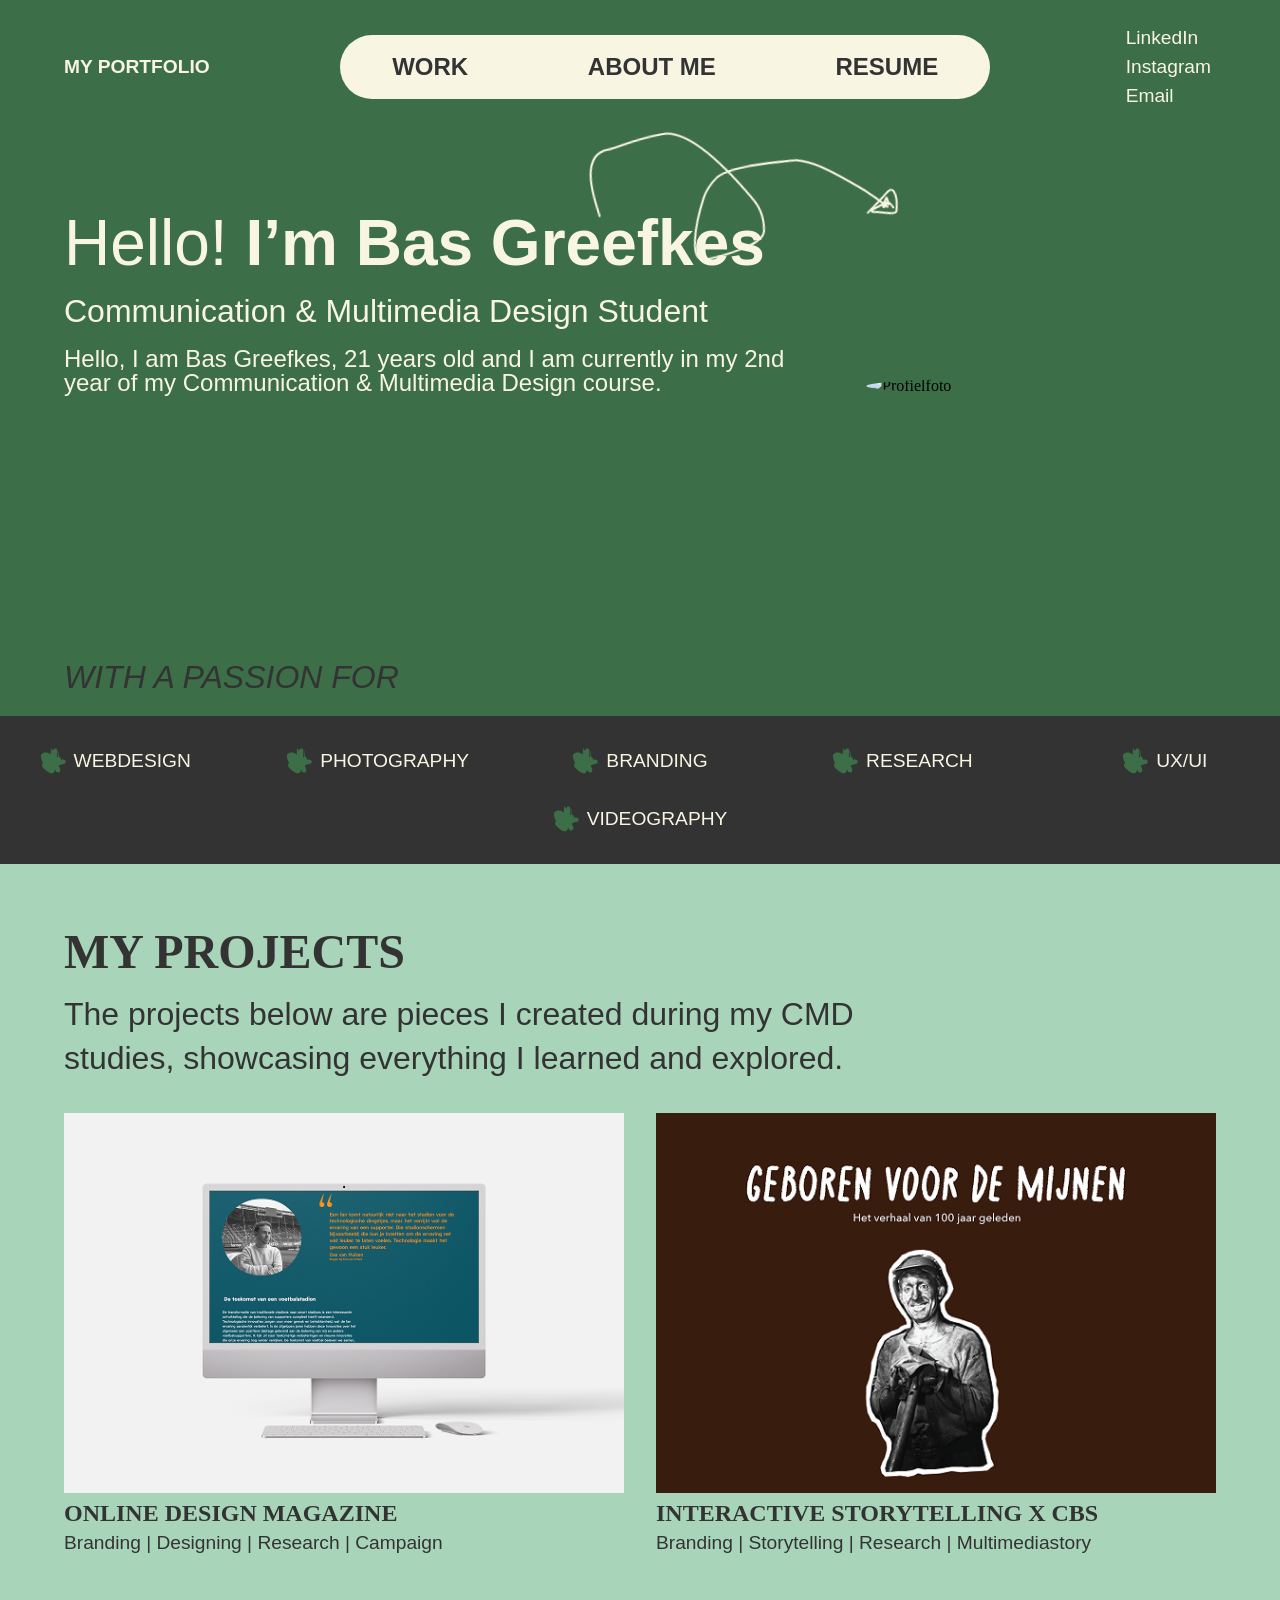
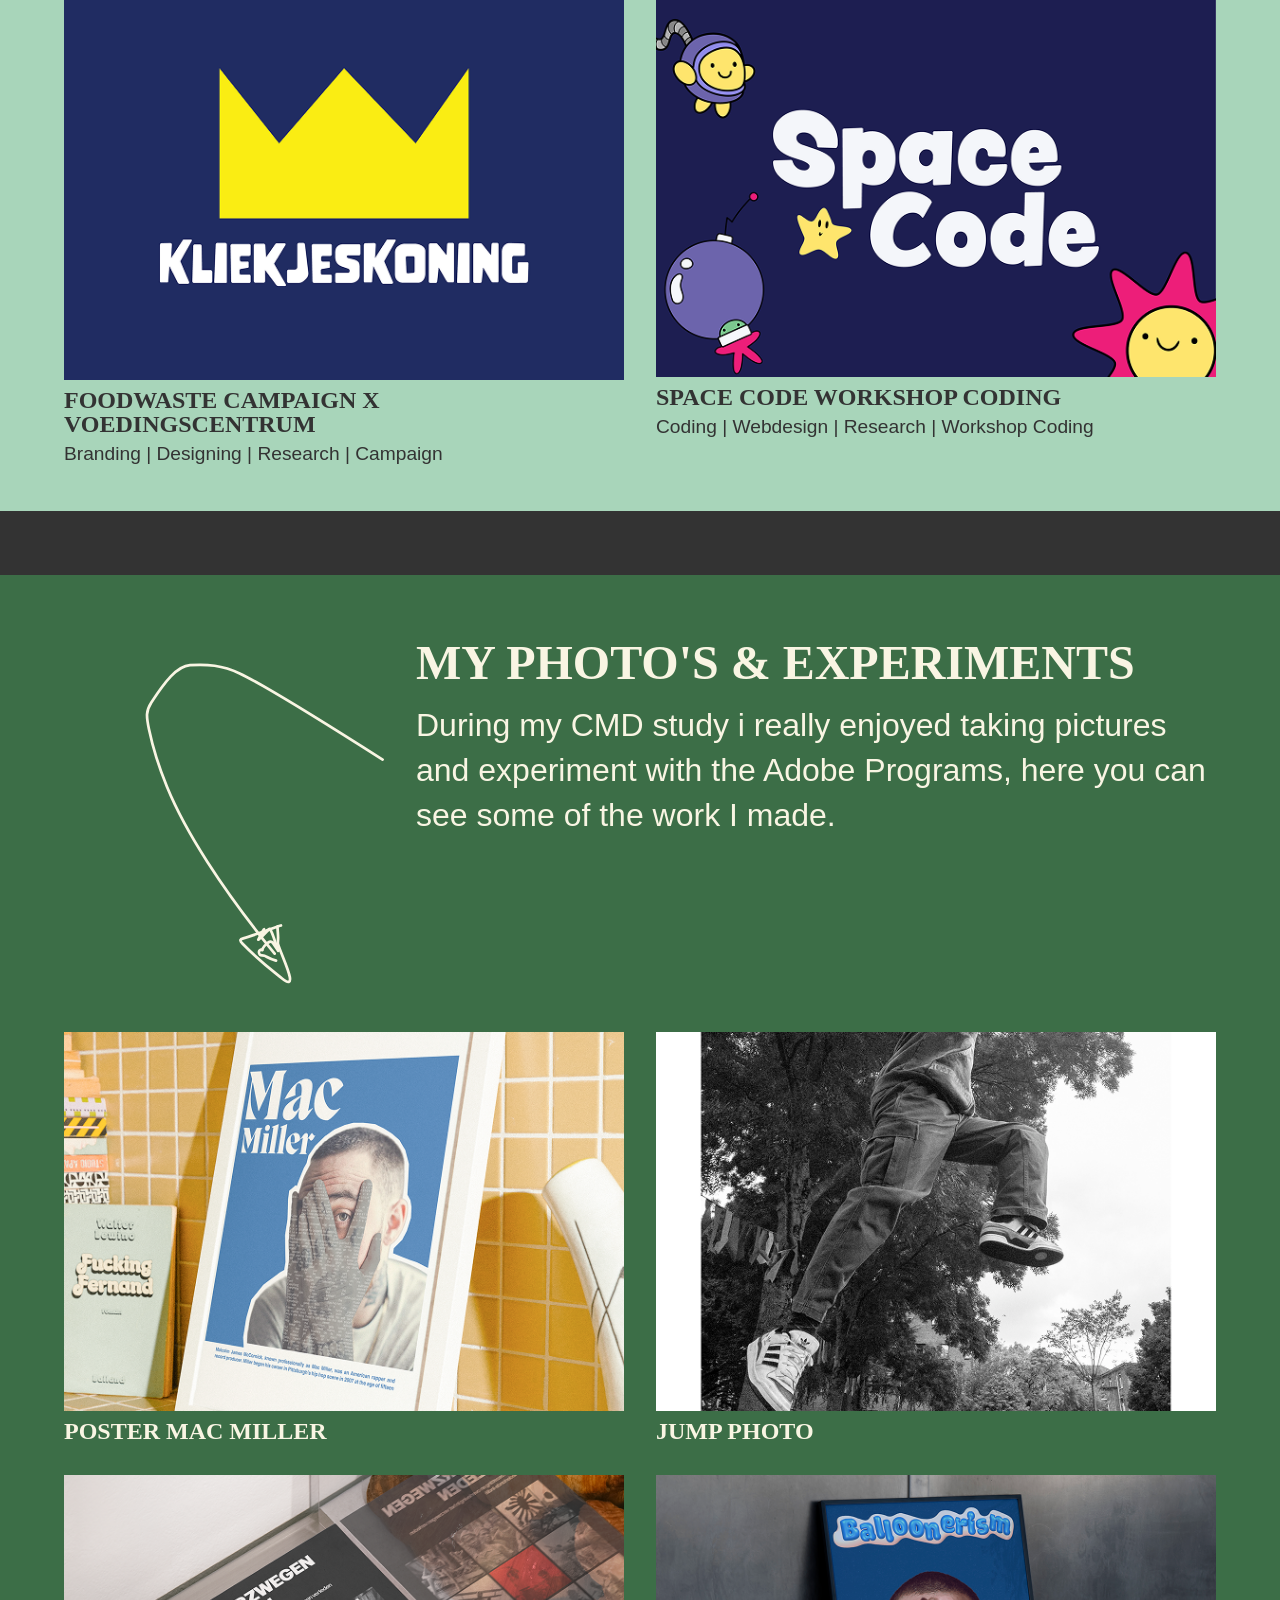
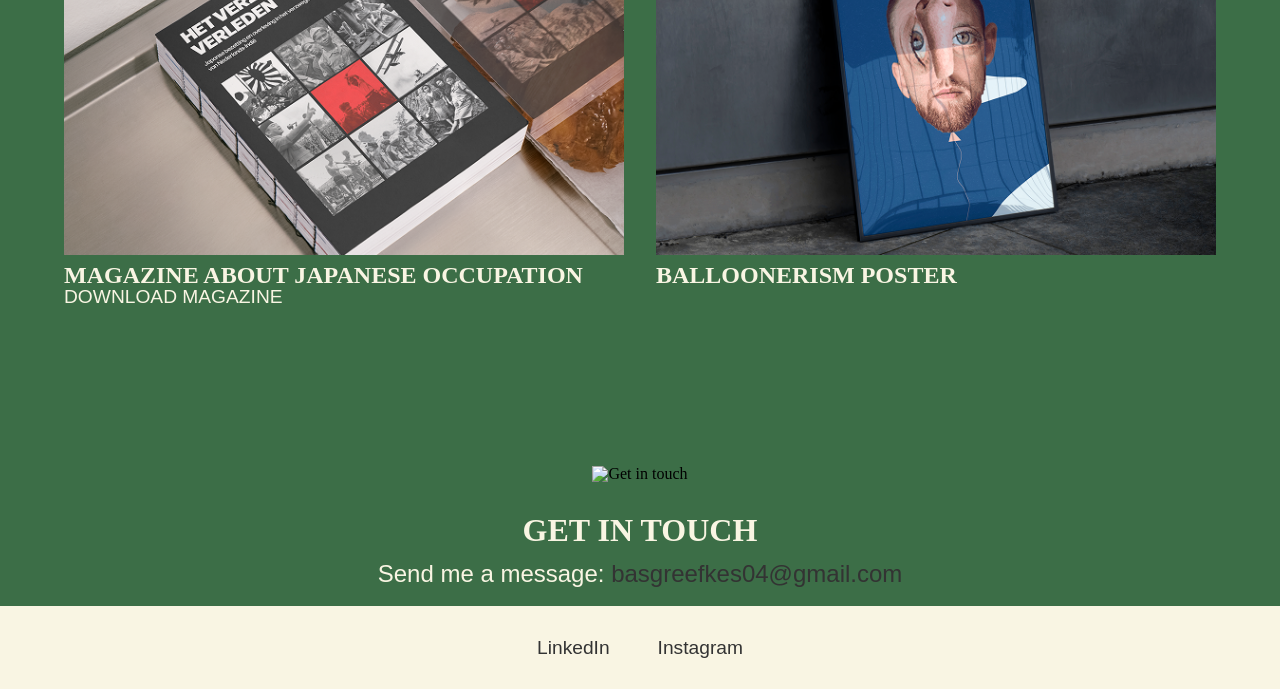
==== index.html @ 5a777dd5 "Add files via upload" ====
<!DOCTYPE html>
<html lang="en">

<head>
    <meta charset="UTF-8">
    <meta name="viewport" content="width=device-width, initial-scale=1.0">
    <title>Portfolio Bas Greefkes</title>
    <link rel="stylesheet" href="css/reset.css">
    <link rel="stylesheet" href="css/style.css">
    <link
        href="https://api.fontshare.com/v2/css?f[]=general-sans@200,201,300,301,400,401,500,501,600,601,700,701,1,2&display=swap"
        rel="stylesheet">


</head>

<body>

    <header>



        <nav>

            <div class="sidebar">
                <div class="menu-item" onclick="hideSidebar()">
                    <img class="menu" src="img/kruisje2.svg" alt="sluit sidebar">
                </div>


                <div class="nav-links">
                    <a href="#projects">WORK</a>
                    <a href="aboutme.html">ABOUT ME</a>
                    <a href="img/BasGreefkes-CV-2026.pdf" download>RESUME</a>
                </div>
                <div class="socials">
                    <a href="https://www.linkedin.com/in/basgreefkes/">LINKEDIN</a>
                    <a href="https://www.instagram.com/basgreefkes/">INSTAGRAM</a>
                    <a href="mailto:basgreefkes@gmail.com">EMAIL</a>
                </div>
            </div>


            <div class="menu-item" onclick="showSidebar()">
                <img class="menu" src="img/menu.svg" alt="Menu">
            </div>
            <div class="myportfolio">
                <a href="#">MY PORTFOLIO</a>
            </div>

            <div class="nav-links">
                <a href="#projects">WORK</a>
                <a href="aboutme.html">ABOUT ME
                </a>
                <a href="img/BasGreefkes-CV-2026.pdf" download>RESUME</a>
            </div>
            <div class="socials">
                <a href="https://www.linkedin.com/in/basgreefkes/">LinkedIn</a>
                <a href="https://www.instagram.com/basgreefkes/">Instagram</a>
                <a href="mailto:basgreefkes@gmail.com">Email</a>
            </div>


        </nav>
    </header>

    <main>

        <div class="hero-container">
            <div class="hero-text">
                <h1>Hello! <span class="highlight">I’m Bas Greefkes</span></h1>
                <p class="short-des">Communication & Multimedia Design Student</p>
                <p class="intro-des">Hello, I am Bas Greefkes, 21 years old and I am currently in my 2nd year of my
                    Communication &
                    Multimedia Design course. </p>
            </div>
            <div class="hero-image-container">
                <img class="hero-image" src="img/fotobas.svg" alt="Profielfoto">
                <img class="pijltje" src="img/pijltje.svg" alt="Pijltje">
            </div>

        </div>


        </div>

        </div>

        <h2>WITH A PASSION FOR</h2>

    </main>


    <div class="passion-container">
        <div class="passion-item">
            <img class="kriebel" src="img/kriebel.svg" alt="Kriebel">
            <p>WEBDESIGN</p>
        </div>
        <div class="passion-item">
            <img class="kriebel" src="img/kriebel.svg" alt="Kriebel">
            <p>PHOTOGRAPHY</p>
        </div>
        <div class="passion-item">
            <img class="kriebel" src="img/kriebel.svg" alt="Kriebel">
            <p>BRANDING</p>
        </div>
        <div class="passion-item">
            <img class="kriebel" src="img/kriebel.svg" alt="Kriebel">
            <p>RESEARCH</p>
        </div>
        <div class="passion-item">
            <img class="kriebel" src="img/kriebel.svg" alt="Kriebel">
            <p>UX/UI</p>
        </div>
        <div class="passion-item">
            <img class="kriebel" src="img/kriebel.svg" alt="Kriebel">
            <p>VIDEOGRAPHY</p>

        </div>
    </div>

    <div class="projects-bg">
        <div class="my-projects" id="projects">
            <h3>MY PROJECTS</h3>
            <p class="project-desc">The projects below are pieces I created during my CMD
                studies, showcasing everything I learned and explored.</p>
            <div class="projects-container">
                <a href="tdp.html">
                    <div class="project-item">
                        <img src="img/tdp.png" alt="Project 1">
                        <h4>ONLINE DESIGN MAGAZINE</h4>
                        <p class="project-info">Branding | Designing | Research | Campaign</p>
                    </div>
                </a>
                <a href="geboren-voor-de-mijnen.html">
                    <div class="project-item">
                        <img src="img/mijnen.png" alt="Project 2">
                        <h4>INTERACTIVE STORYTELLING X CBS</h4>
                        <p class="project-info">Branding | Storytelling | Research | Multimediastory</p>
                    </div>
                </a>
                <a href="kliekjeskoning.html">
                    <div class="project-item">
                        <img src="img/kliekjeskoning.png" alt="Project 3">
                        <h4>FOODWASTE CAMPAIGN X VOEDINGSCENTRUM</h4>
                        <p class="project-info">Branding | Designing | Research | Campaign</p>
                    </div>
                </a>
                <a href="spacecode.html">
                    <div class="project-item">
                        <img src="img/spacecode.png" alt="Project 4">
                        <h4>SPACE CODE WORKSHOP CODING</h4>
                        <p class="project-info">Coding | Webdesign | Research | Workshop Coding</p>



                    </div>
                </a>

            </div>
        </div>
    </div>


    <div class="breakline"></div>
    <main>
        <div class="experiments">
            <div class="pijltje-exp">
                <img class="pijltje2" src="img/pijltje2.svg" alt="Pijltje">
            </div>
            <div class="text-exp">
                <h5>MY PHOTO'S & EXPERIMENTS</h5>
                <p class="experiment-desc">During my CMD study i really enjoyed taking pictures and experiment
                    with the
                    Adobe Programs, here you can see some of the work I made.</p>
            </div>

        </div>


        <div class="projects-container">

            <div class="project-item">
                <img src="img/macmiller.png" alt="Project 1">
                <h4 class="white-text">POSTER MAC MILLER</h4>
            </div>



            <div class="project-item">
                <img src="img/jumpi.png" alt="Project 2">
                <h4 class="white-text">JUMP PHOTO</h4>

            </div>



            <div class="project-item">
                <img src="img/magazine-indie.png" alt="Project 3">
                <h4 class="white-text">MAGAZINE ABOUT JAPANESE OCCUPATION </h4>
                <a href="img/NED-INDIE2.pdf" class="project-info-white" download>DOWNLOAD MAGAZINE</a>
            </div>

            <div class="project-item">
                <img src="img/balloonerism.png" alt="Project 4">
                <h4 class="white-text">BALLOONERISM POSTER</h4>
              



            </div>



    </main>

    <footer>
        <div class="getintouch">
            <img class="img-footer" src="img/fotobas.svg" alt="Get in touch">
            <div class="contact-info">
                <h6>GET IN TOUCH</h6>
                <p class="text-touch">
                    Send me a message:
                    <a href="mailto:basgreefkes04@gmail.com" class="email-link">basgreefkes04@gmail.com</a>
                </p>

            </div>



        </div>

        <div class="socials-footer">
            <a href="#linkedin">LinkedIn</a>
            <a href="#instagram">Instagram</a>
        </div>
    </footer>






</body>

<script src="js/script.js"></script>

</html>
---- css/style.css ----
/* Reusable fade-in-up animation for text */
.fade-in-up {
    opacity: 0;
    transform: translateY(40px);
    animation: hero-fade-in-up 1.8s cubic-bezier(0.23, 1, 0.32, 1) 0.2s forwards;
}

/* Reusable fade-in-up animation for images */
.fade-in-img {
    opacity: 0;
    transform: translateY(40px) scale(0.97);
    animation: hero-fade-in-up-img 2s cubic-bezier(0.23, 1, 0.32, 1) 0.4s forwards;
}

@keyframes hero-fade-in-up-img {
    0% {
        opacity: 0;
        transform: translateY(40px) scale(0.97);
    }
    100% {
        opacity: 1;
        transform: translateY(0) scale(1);
    }
}
/* Animation for kruisje3 (close icon) */
.kruisje {
    transition: transform 0.3s cubic-bezier(0.23, 1, 0.32, 1);
    cursor: pointer;
}
.kruisje:hover {
    transform: rotate(20deg) scale(1.1);
}
/* Eric Meyer compressed reset css */
a,
abbr,
acronym,
address,
applet,
article,
aside,
audio,
b,
big,
blockquote,
body,
canvas,
caption,
center,
cite,
code,
dd,
del,
details,
dfn,
div,
dl,
dt,
em,
embed,
fieldset,
figcaption,
figure,
footer,
form,
h1,
h2,
h3,
h4,
h5,
h6,
header,
hgroup,
html,
i,
iframe,
img,
ins,
kbd,
label,
legend,
li,
mark,
menu,
nav,
object,
ol,
output,
p,
pre,
q,
ruby,
s,
samp,
section,
small,
span,
strike,
strong,
sub,
summary,
sup,
table,
tbody,
td,
tfoot,
th,
thead,
time,
tr,
tt,
u,
ul,
var,
video {
    margin: 0;
    padding: 0;
    border: 0;
    font-size: 100%;
    font: inherit;
    vertical-align: baseline
}

article,
aside,
details,
figcaption,
figure,
footer,
header,
hgroup,
menu,
nav,
section {
    display: block
}

body {
    line-height: 1
}

ol,
ul {
    list-style: none
}

blockquote,
q {
    quotes: none
}

blockquote:after,
blockquote:before,
q:after,
q:before {
    content: '';
    content: none
}

table {
    border-collapse: collapse;
    border-spacing: 0
}

*,
::before,
::after {
    box-sizing: border-box;
}

body {
    background-color: #3C6E47;

}

img {
    max-width: 100%;
    display: block;
}

header {
    margin-inline: 5%;
}

nav {
    display: flex;
    justify-content: space-between;
    align-items: center;
    margin-top: 2%;
    margin-bottom: 5%;


}

main {
    margin-inline: 5%;
}

html {
    scroll-behavior: smooth;
}



.main-nav a {
    padding: 10px;
    font-size: 1.2rem;
    font-weight: 500;

    text-decoration: none;
}

.menu-item {
    display: none;
    color: black;

}

.menu {
    color: #333333;

}


.myportfolio a {
    font-family: 'General Sans', sans-serif;
    font-weight: 700;
    font-size: 1.2rem;
    color: #F9F5E3;
    text-align: center;
    min-width: 220px;
    text-decoration: none;
}

.myportfolio a:hover {
    color: #333333;
    transition: all 0.3s ease-in-out;
}

.nav-links {
    background: #F9F5E3;

    border-radius: 50px;
    padding: 10px 32px;
    text-align: center;
    max-width: 650px;
    width: 100%;

    display: flex;
    justify-content: space-between;
    align-items: center;
}

.menu {
    height: 30px;
    color: #333333;
}

.nav-links a {
    font-family: 'General Sans', sans-serif;
    font-weight: 700;
    font-size: 1.5rem;
    color: #333333;

    text-decoration: none;
    padding: 10px 20px;
}

.nav-links a:hover {
    color: #3C6E47;

    transition: all 0.3s ease-in-out;

}

.socials {
    display: flex;
    flex-direction: column;



}

.socials a {

    font-family: 'General Sans', sans-serif;
    font-weight: 700;
    font-size: 1.5rem;


    padding: 5px;
    font-size: 1.2rem;
    font-weight: 500;
    text-decoration: none;
    color: #F9F5E3;
}

.socials a:hover {
    color: #333333;
    transition: all 0.3s ease-in-out;
}


.sidebar {
    position: fixed;
    top: 0;
    left: 0;
    width: 100%;
    height: 100%;
    background-color: #F9F5E3;
    padding: 20px;
    display: flex;
    flex-direction: column;
    align-items: center;
    z-index: 999;

    display: none;
}




.hero-container {
    display: flex;


    margin-top: 100px;
    justify-content: space-between;

    margin-bottom: 100px;
    ;



}

.hero-text {
    max-width: 750px;
    opacity: 0;
    transform: translateY(40px);
    animation: hero-fade-in-up 2s cubic-bezier(0.23, 1, 0.32, 1) 0.2s forwards;
}

@keyframes hero-fade-in-up {
    0% {
        opacity: 0;
        transform: translateY(40px);
    }
    100% {
        opacity: 1;
        transform: translateY(0);
    }
}

h1 {
    font-family: 'General Sans', sans-serif;
    font-weight: 400;
    font-size: clamp(2rem, 7vw, 4rem);
    color: #F9F5E3;
    margin-bottom: 20px;
    animation: anime 4s ease-in-out;
}

.highlight {
    font-family: 'General Sans', sans-serif;
    font-weight: 700;
    font-size: clamp(2rem, 7vw, 4rem);


}

.short-des {
    font-family: 'General Sans', sans-serif;
    font-weight: 500;
    font-size: clamp(1.2rem, 5vw, 2rem);
    color: #F9F5E3;
    margin-bottom: 20px;
}

.intro-des {
    font-family: 'General Sans', sans-serif;
    font-weight: 400;
    font-size: clamp(1rem, 4vw, 1.5rem);
    color: #F9F5E3;
    margin-bottom: 20px;
}

.hero-image-container {
    position: relative;
    display: flex;
    justify-content: center;
    align-items: center;
    width: 350px;
    /* of een percentage, bv. 30vw */
    height: 350px;
    /* zelfde als breedte voor een vierkant */


}

.hero-image {
    width: 100%;
    height: auto;
    border-radius: 50%;
    display: block;

}

.pijltje {
    position: absolute;
    left: -78%;
    top: -26%;
    max-width: 300px;
    width: 100%;
    transform: rotate(-10deg);
    pointer-events: none;
}

@media (max-width: 1200px) {

    .menu-item {
        display: block;
        height: 20px;
        color: #333333;


    }

    .nav-links {
        display: none;


    }

    .sidebar {
        width: 40%;
        /*40% van schermbreedte*/
    }

    .sidebar .nav-links {
        display: flex;
        flex-direction: column;
        align-items: center;
        background: none;
    }

    .sidebar .socials a {
        /*toont de socials in de sidebar*/
        display: flex;
        flex-direction: column;
        align-items: center;

        color: #333333;
    }

    .sidebar .socials a:hover {
        color: #3C6E47;
        transition: all 0.3s ease-in-out;
    }

    .myportfolio a {
        font-size: 1.5rem;
        background-color: #F9F5E3;
        color: #333333;
        border-radius: 50px;
        padding: 0.5rem 1rem;


    }



    .pijltje {
        position: absolute;
        left: -3%;
        top: 10%;
        max-width: 300px;
        width: 100%;
        transform: scaleY(-1) rotate(-39deg);
        pointer-events: none;
    }

    .hero-container {
        flex-direction: column;
        align-items: center;
    }

    .hero-text {
        text-align: center;
    }

    .hero-image-container {
        width: 100%;
        height: auto;
        margin-bottom: 50px;
    }

    .hero-image {
        width: 100%;
        max-width: 250px;
        height: auto;

    }
}

@media (max-width: 800px) {

    .pijltje {
        position: absolute;
        left: -10%;
        top: 10%;
        max-width: 300px;
        width: 100%;
        transform: scaleY(-1) rotate(-39deg);
        pointer-events: none;

        max-width: 150px;
        width: 100%;
    }

    .sidebar .socials {
        display: none;
    }



}

.menu {
  color: #333333;
  transition: color 0.2s;
}
.menu-item:hover .menu {
  color: #3C6E47;
}

/* Animation for kruisje (close icon) in sidebar */
.sidebar .menu-item img.menu {
    transition: transform 0.3s cubic-bezier(0.23, 1, 0.32, 1);
    cursor: pointer;
}
.sidebar .menu-item:hover img.menu {
    transform: rotate(20deg) scale(1.1);
}




@media (max-width: 500px) {

    .myportfolio {
        margin: 0 auto;
        margin-top: 20px;

    }

    .hero-text h1 {
        font-size: 2rem;
    }

    .hero-text .highlight {
        font-size: 2rem;
    }

    .hero-text .short-des {
        font-size: 1.5rem;
    }

    .hero-text .intro-des {
        font-size: 1.2rem;
    }

    .hero-image-container {
        width: 100%;
        height: auto;
        margin-bottom: 30px;
    }

    .hero-image {
        width: 100%;
        max-width: 200px;
        height: auto;
    }

    .socials {
        display: none;

    }


}



h2 {
    font-family: 'General Sans', sans-serif;
    font-weight: 500;
    font-style: italic;
    font-size: 2rem;
    color: #333333;
    margin-bottom: 2%;

}

.passion-container {
    display: flex;
    flex-wrap: wrap;
    gap: 2rem;
    background-color: #333333;
    padding: 2rem 0;
    width: 100%;
    position: relative;
    left: 50%;
    right: 50%;
    transform: translateX(-50%);
    justify-content: center;
    overflow: hidden;
    /* Zorgt voor symmetrie */
}



.passion-item {
    flex: 1 1 200px;
    /* Elk item neemt evenveel ruimte, minimaal 200px breed */
    max-width: 250px;
    /* Optioneel: maximale breedte */
    display: flex;
    align-items: center;
    justify-content: center;
    gap: 0.5rem;

}

.passion-item p {
    font-family: 'General Sans', sans-serif;
    font-weight: 500;
    font-size: clamp(1rem, 3vw, 1.2rem);
    color: #F9F5E3;
    margin-bottom: 0;
}




.container-work {
    background-color: #A8D5BA;
    padding-top: 10%;
    padding-inline: 5%;
    padding-bottom: 10%;

}




.text-arrow {
    display: flex;
    align-items: center;
    margin-bottom: 20px;
}

.arrow {
    width: 250px;
    height: auto;
    margin-left: 10px;
}

.work-des {
    font-family: 'General Sans', sans-serif;
    font-weight: 400;
    font-size: clamp(1.1rem, 4vw, 1.5rem);
    line-height: 1.6;
    color: #333333;
    max-width: 900px;
    margin-bottom: 20px;

}


.link {
    font-family: 'General Sans', sans-serif;
    font-weight: 500;
    font-size: 1.2rem;
    color: #F9F5E3;
    text-decoration: none;
    display: inline-block;
    margin-top: 10px;
    margin: 0 auto;

    a {
        color: #F9F5E3;
        text-decoration: none;
    }

}





h3 {
    color: #333333;
    font-family: "General Sans";
    font-size: 3rem;
    font-style: normal;
    font-weight: 700;

    padding-top: 4rem  ;

}

.project-desc {
    font-family: 'General Sans', sans-serif;
    font-weight: 400;
    font-size: clamp(1.2rem, 4vw, 2rem);
    color: #333333;
    margin-top: 1rem;
    margin-bottom: 2rem;
    max-width: 800px;
    line-height: 140%;
}

h4 {
    color: #333333;
    font-family: "General Sans";
    font-style: normal;
    font-size: clamp(1.1rem, 4vw, 1.5rem);
    font-weight: 600;
    margin-top: 0.5rem;
}

.project-item img {
    width: 100%;
    max-width: 590px;
    object-fit: cover;
    display: block;

}

.project-info {
    font-family: 'General Sans', sans-serif;
    font-weight: 500;
    font-size: clamp(1rem, 3vw, 1.2rem);
    color: #333333;
    margin-top: 0.5rem;
    margin-bottom: 1rem;
}


.projects-container {
    display: grid;
    grid-template-columns: 1fr 1fr;
    justify-content: space-evenly;
    gap: 2rem;
}

.my-projects {
margin-inline: 5%;
}

.project-item {
    margin: 0 auto;
}

@media (max-width: 800px) {
    .projects-container {
        grid-template-columns: 1fr;
        justify-content: center;
    }

    .project-item {
        margin: 0 auto;
    }
}

a {
    color: inherit;
    text-decoration: none;
}

a:hover {
    transform: scale(1.03);
    transition: all 0.3s ease-in-out;

}

.breakline {
    width: 100%;
    height: 4rem;
    background-color: #333333;
    margin-bottom: 4rem;
}

.experiments {
    display: flex;
    justify-content: space-between;
    margin-bottom: 3rem;

}

@media (max-width: 1000px) {
    .pijltje-exp {
        display: none;


    }
}


.text-exp {
    max-width: 800px;
}

h5 {
    color: #F9F5E3;
    font-family: "General Sans";
    font-size: 3rem;
    font-style: normal;
    font-weight: 700;
}

.experiment-desc {
    font-family: 'General Sans', sans-serif;
    font-weight: 400;
    font-size: clamp(1.2rem, 5vw, 2rem);
    color: #F9F5E3;
    margin-top: 1rem;
    margin-bottom: 2rem;
    line-height: 140%;
}

.getintouch {
    display: flex;
    flex-direction: column;
    align-items: center;
    justify-content: center;
    gap: 2rem;
    margin-top: 10rem;
}

.projects-bg {
    background-color: #A8D5BA;
    padding-bottom: 2rem;



}

h6 {
    color: #F9F5E3;
    font-family: "General Sans";
    font-size: 2rem;
    font-style: normal;
    font-weight: 700;
    text-align: center;
    margin-bottom: 1rem;
}

.text-touch {
    font-family: 'General Sans', sans-serif;
    font-weight: 400;
    font-size: 1.5rem;
    color: #F9F5E3;
    margin-bottom: 20px;
    text-align: center;
}

.socials-footer {
    display: flex;
    gap: 3rem;
    background-color: #F9F5E3;
    padding: 2rem 3rem;
    justify-content: center;
    font-family: 'General Sans', sans-serif;
    font-weight: 500;
    font-size: clamp(1rem, 3vw, 1.2rem);
    color: #333333;
}

.socials-footer a {
    color: #333333;
    text-decoration: none;
}

.socials-footer a:hover {
    color: #3C6E47;
    transition: all 0.3s ease-in-out;
}

.email-link {
    color: #333333;
    text-decoration: none;
}

.email-link:hover {
    color: #F9F5E3;
    transition: all 0.3s ease-in-out;
}

.white-text {
    color: #F9F5E3;
}

.project-info-white {
    font-family: 'General Sans', sans-serif;
    font-weight: 500;
    font-size: 1.2rem;
    color: #F9F5E3;
    margin-top: 0,5rem;
    margin-bottom: 1rem;
}


@media (max-width: 550px) {
  h3 {
    font-size: 1.5rem;
  }
  h4 {
    font-size: 1.1rem;
  }
  h5 {
    font-size: 1.3rem;
  }
  .project-desc,
  .experiment-desc {
    font-size: 1rem;
  }
  .project-info, .project-info-white {
    font-size: 0.95rem;
  }
}
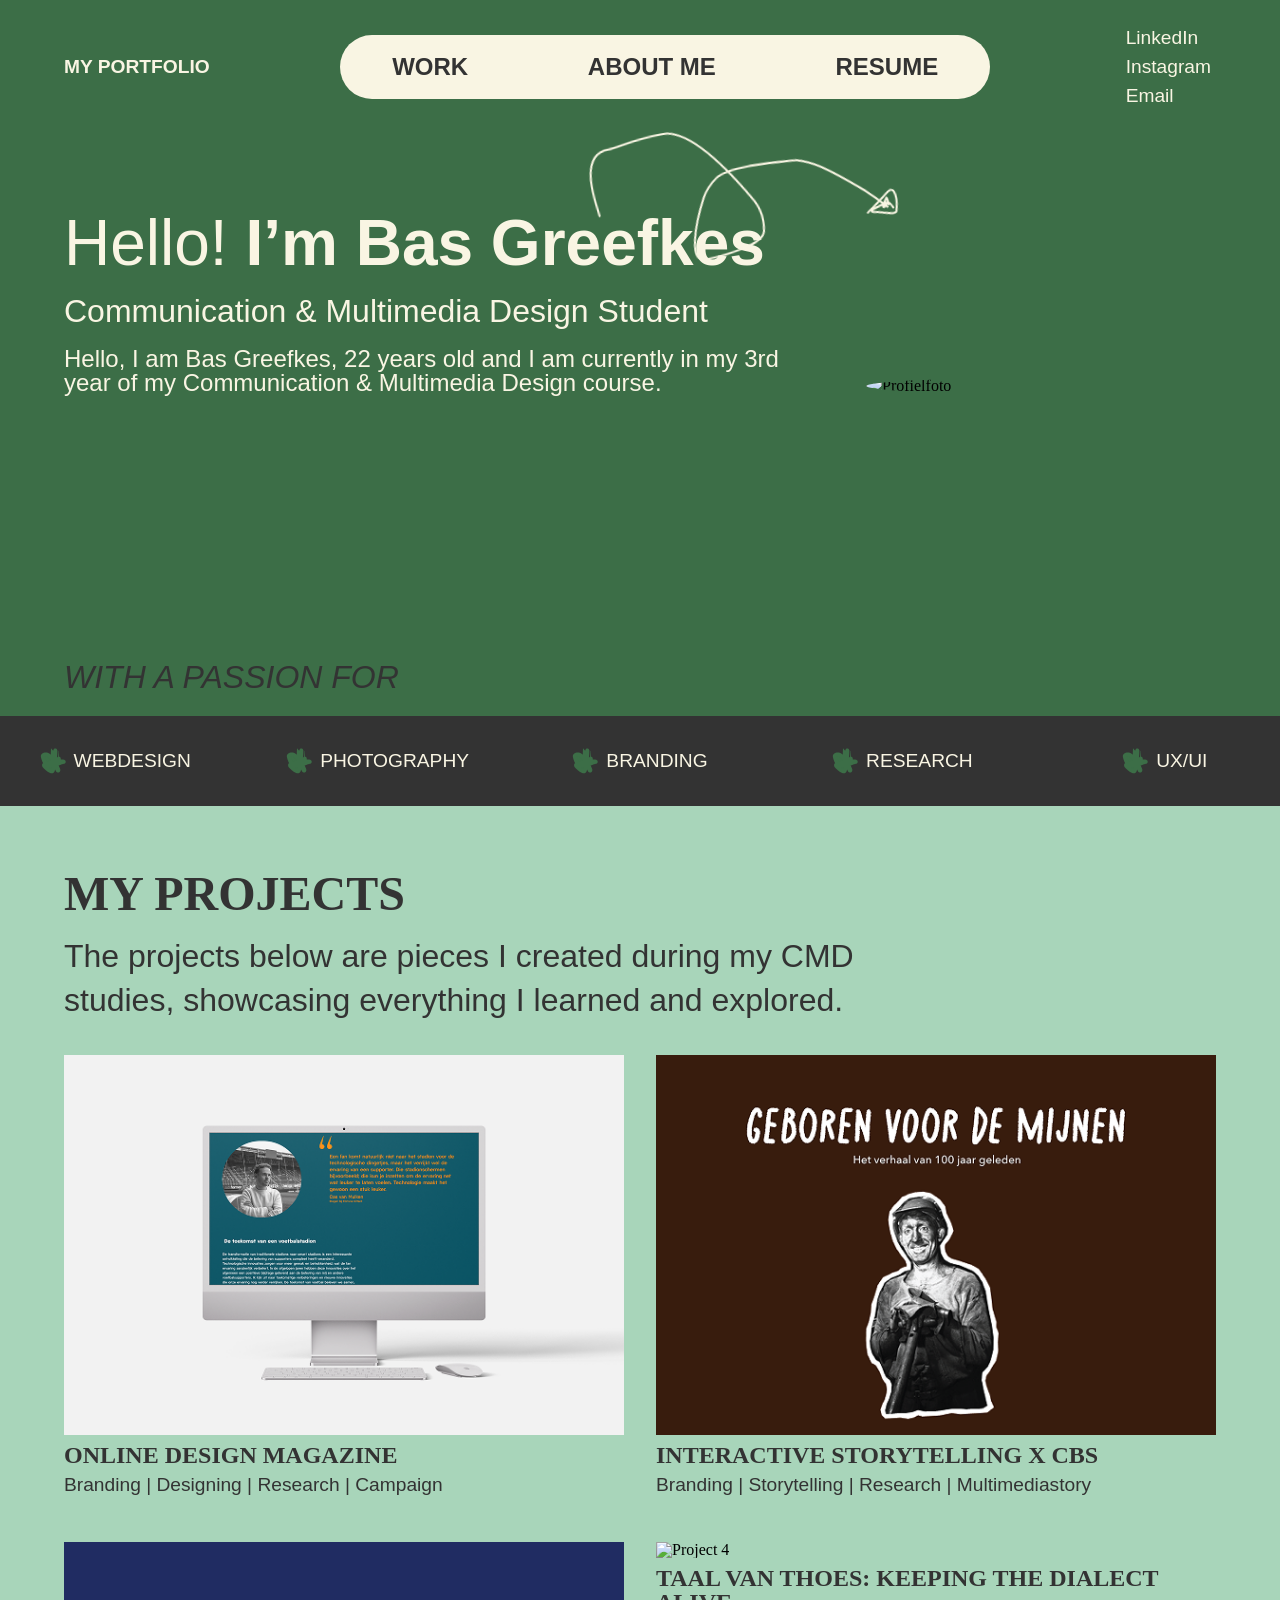
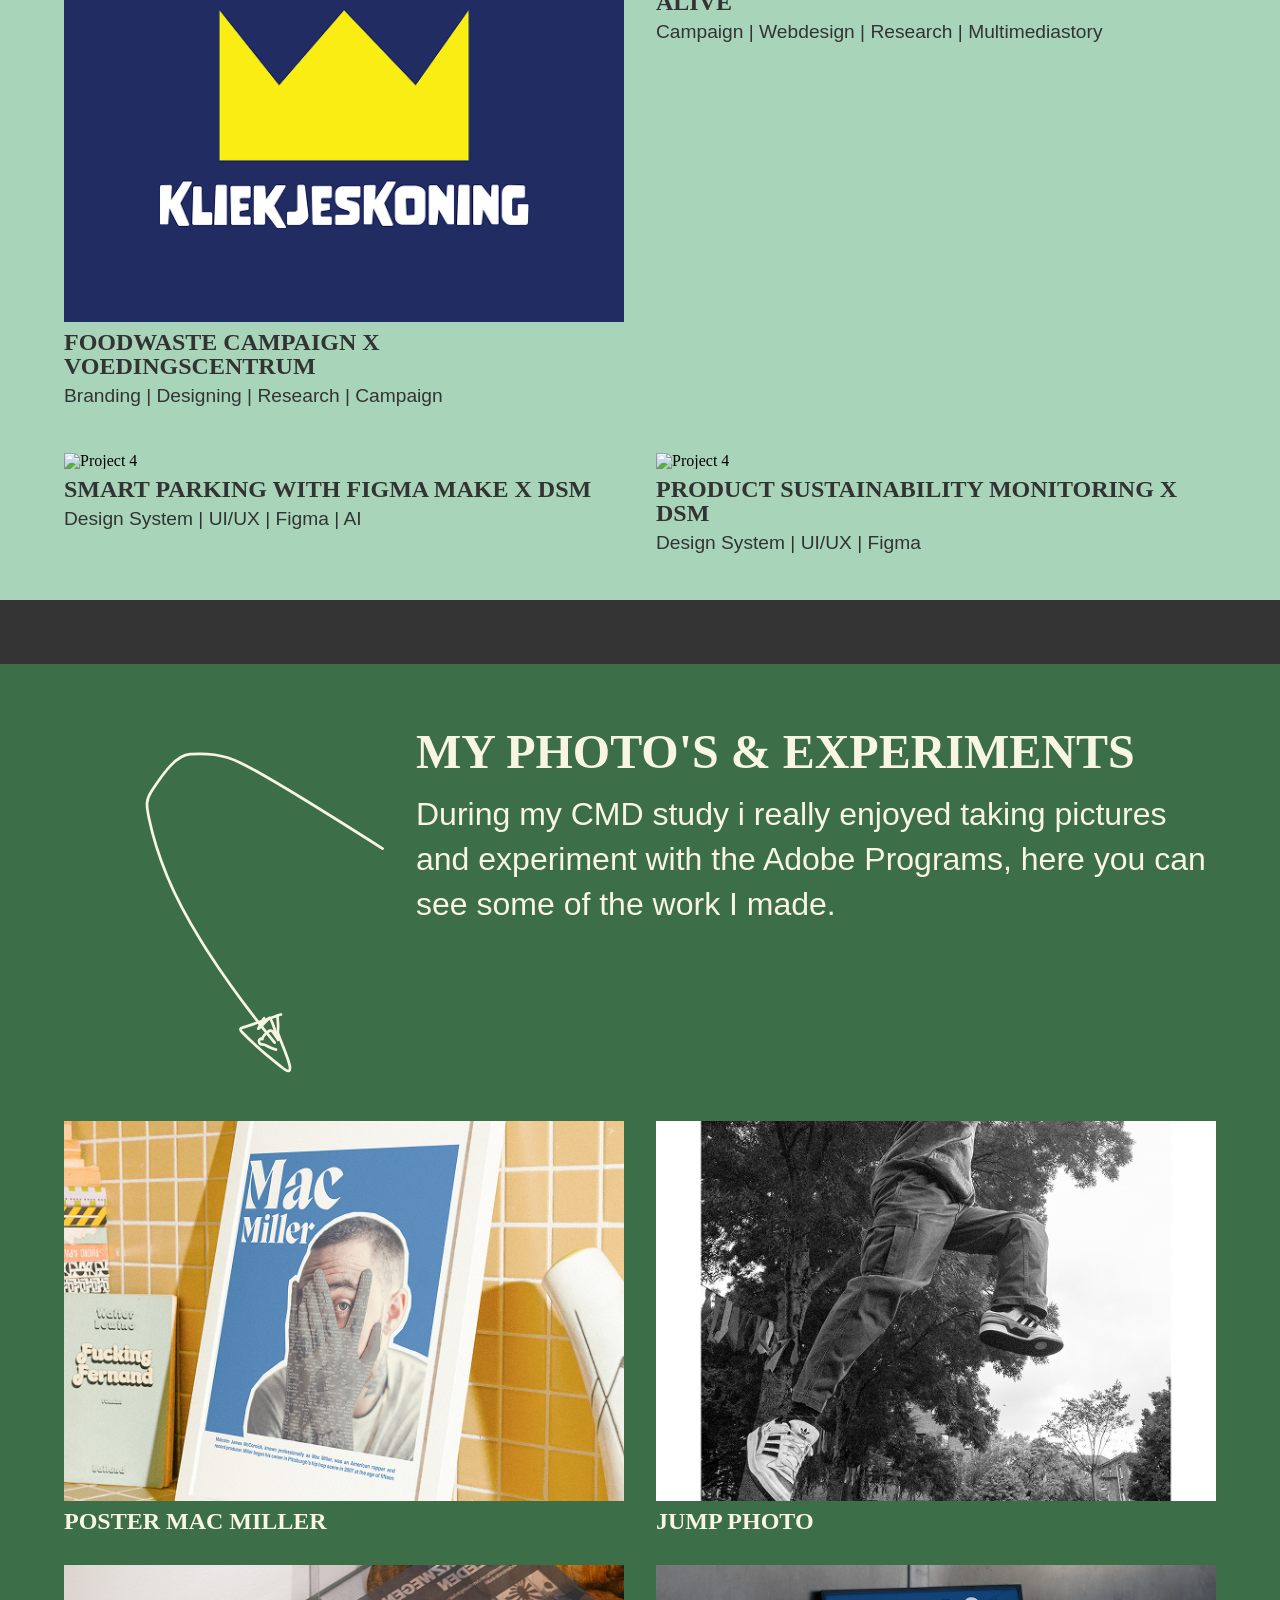
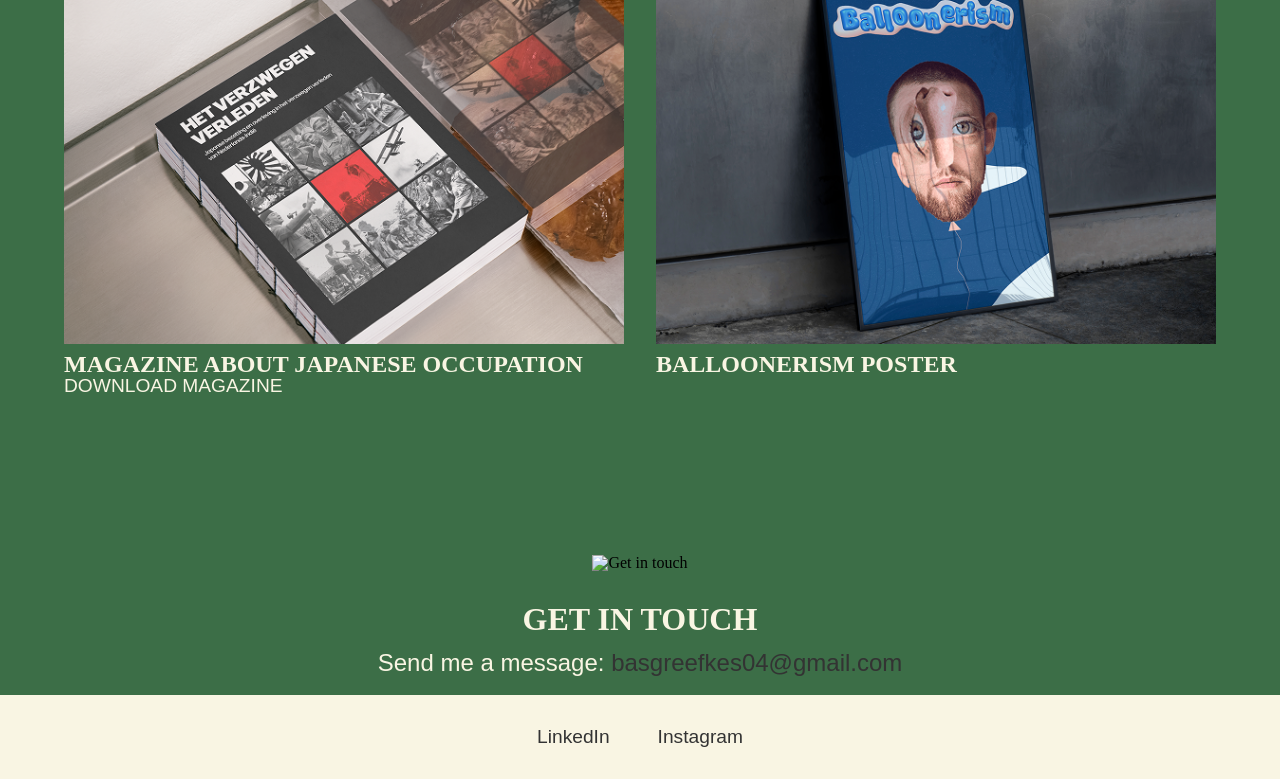
==== commit 743461e9: "Add files via upload" ====
--- a/index.html
+++ b/index.html
@@ -70,7 +70,7 @@
             <div class="hero-text">
                 <h1>Hello! <span class="highlight">I’m Bas Greefkes</span></h1>
                 <p class="short-des">Communication & Multimedia Design Student</p>
-                <p class="intro-des">Hello, I am Bas Greefkes, 21 years old and I am currently in my 2nd year of my
+                <p class="intro-des">Hello, I am Bas Greefkes, 22 years old and I am currently in my 3rd year of my
                     Communication &
                     Multimedia Design course. </p>
             </div>
@@ -111,11 +111,6 @@
         <div class="passion-item">
             <img class="kriebel" src="img/kriebel.svg" alt="Kriebel">
             <p>UX/UI</p>
-        </div>
-        <div class="passion-item">
-            <img class="kriebel" src="img/kriebel.svg" alt="Kriebel">
-            <p>VIDEOGRAPHY</p>
-
         </div>
     </div>
 
@@ -146,11 +141,33 @@
                         <p class="project-info">Branding | Designing | Research | Campaign</p>
                     </div>
                 </a>
-                <a href="spacecode.html">
-                    <div class="project-item">
-                        <img src="img/spacecode.png" alt="Project 4">
-                        <h4>SPACE CODE WORKSHOP CODING</h4>
-                        <p class="project-info">Coding | Webdesign | Research | Workshop Coding</p>
+                <a href="taalvanthoes.html">
+                    <div class="project-item">
+                        <img src="img/taalvanthoes.png" alt="Project 4">
+                        <h4>TAAL VAN THOES: KEEPING THE DIALECT ALIVE</h4>
+                        <p class="project-info">Campaign | Webdesign | Research | Multimediastory</p>
+
+
+
+                    </div>
+                </a>
+
+                    <a href="dsmparking.html">
+                    <div class="project-item">
+                        <img src="img/dsm-parking1.png" alt="Project 4">
+                        <h4>SMART PARKING WITH FIGMA MAKE X DSM</h4>
+                        <p class="project-info">Design System | UI/UX | Figma | AI </p>
+
+
+
+                    </div>
+                </a>
+
+                    <a href="dsmcase.html">
+                    <div class="project-item">
+                        <img src="img/dsm-case.png" alt="Project 4">
+                        <h4>PRODUCT SUSTAINABILITY MONITORING X DSM</h4>
+                        <p class="project-info">Design System | UI/UX | Figma </p>
 
 
 
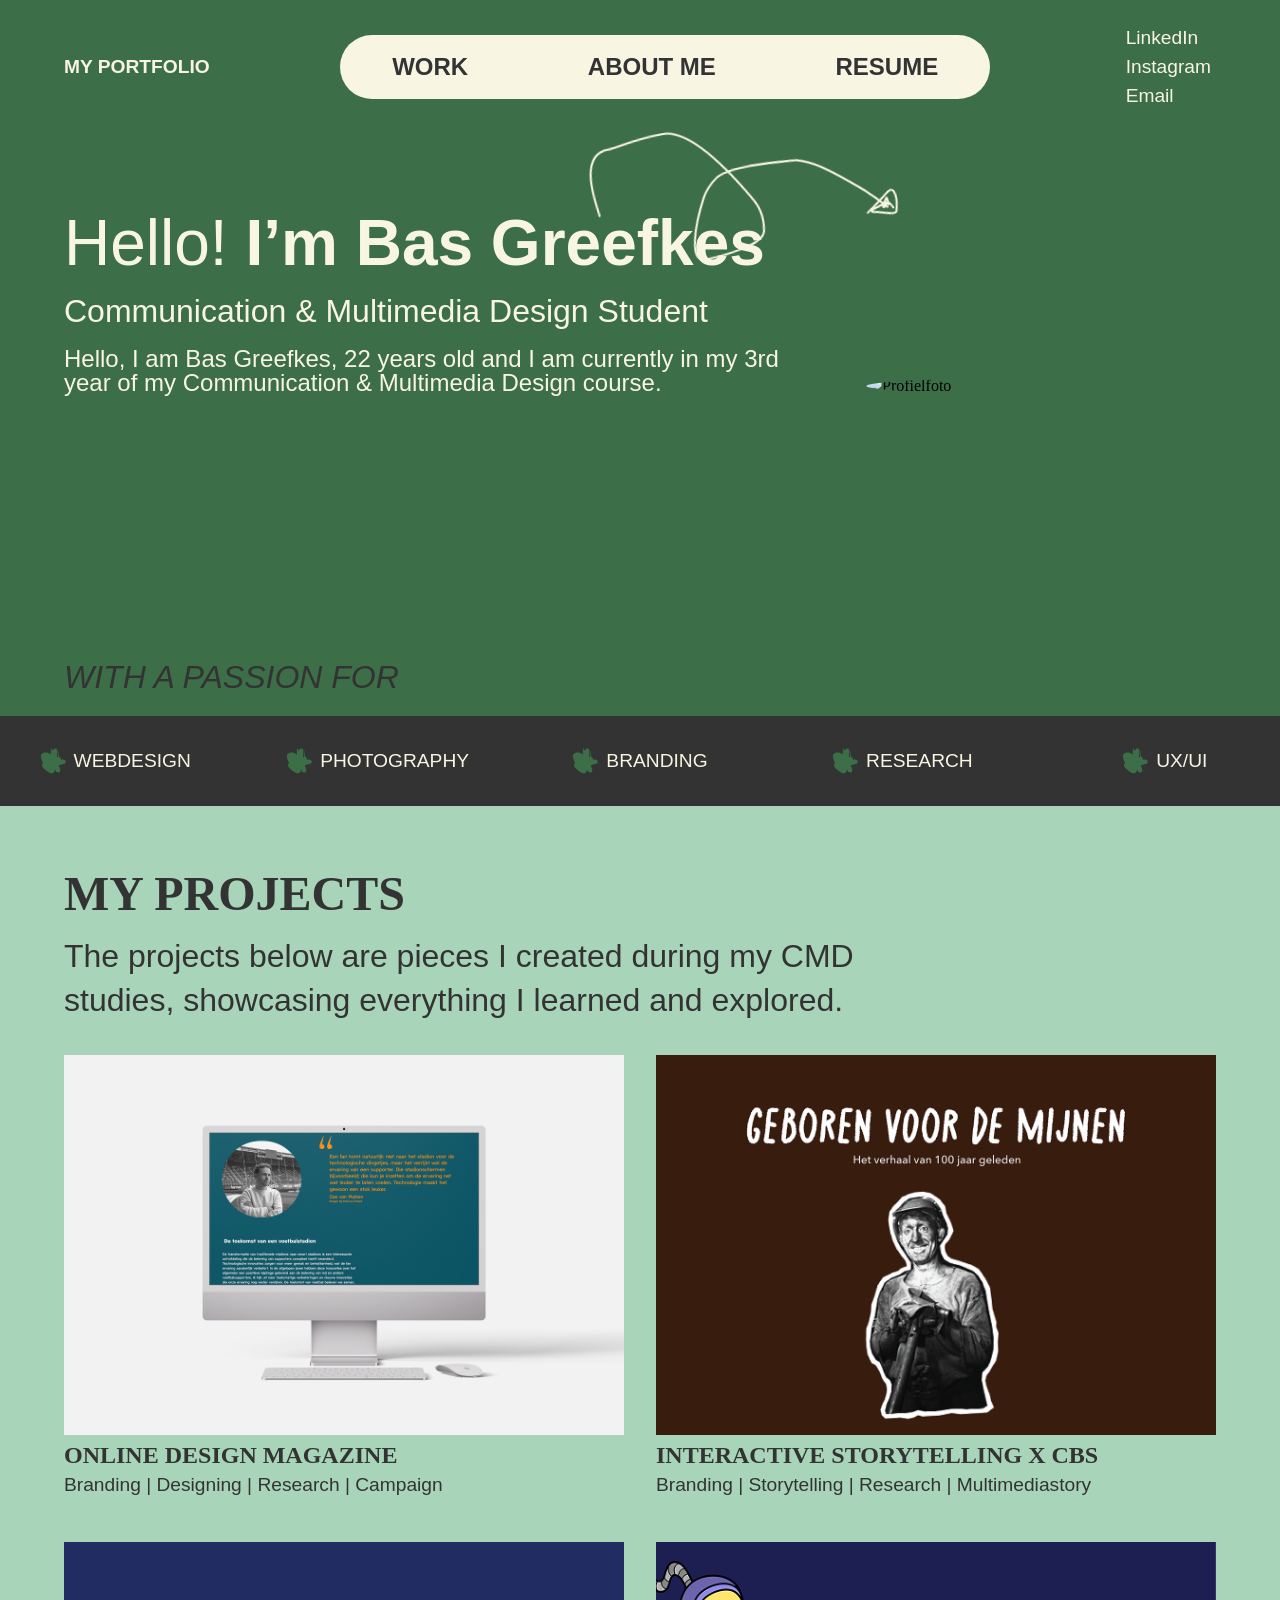
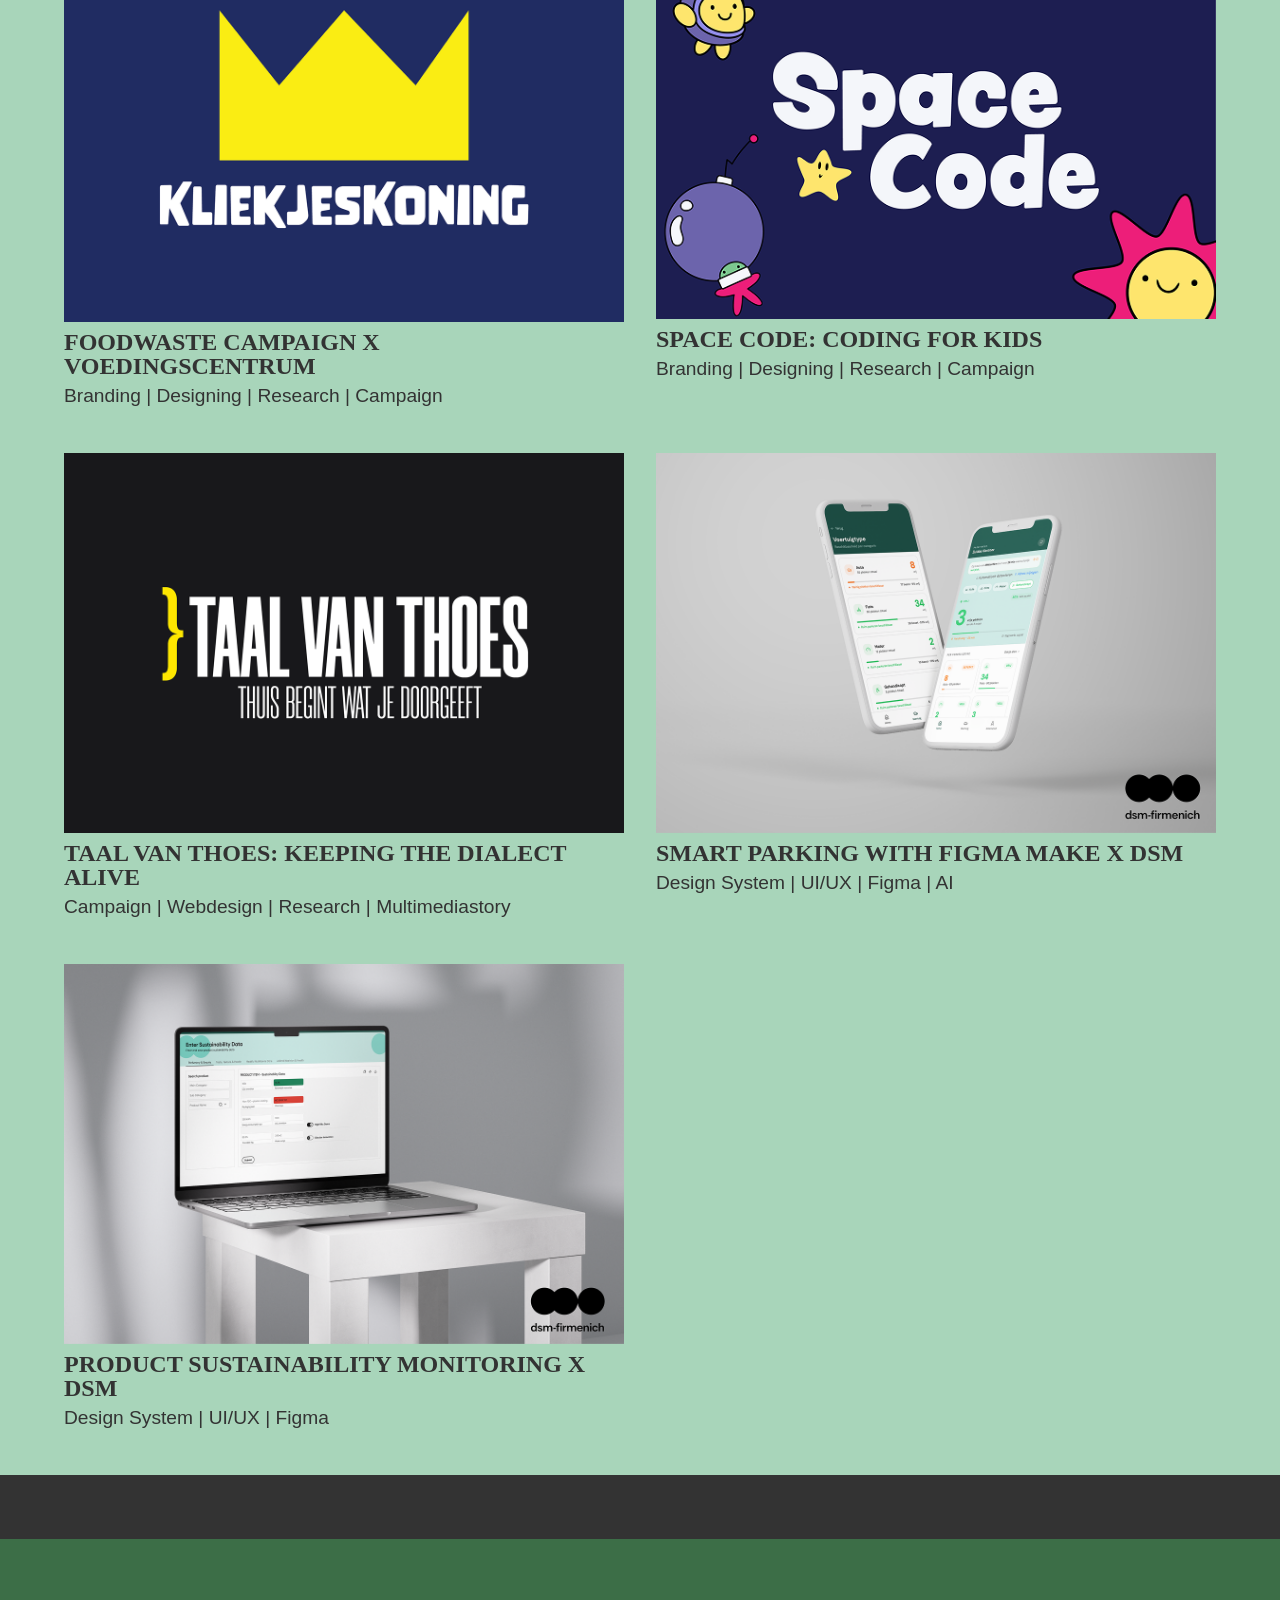
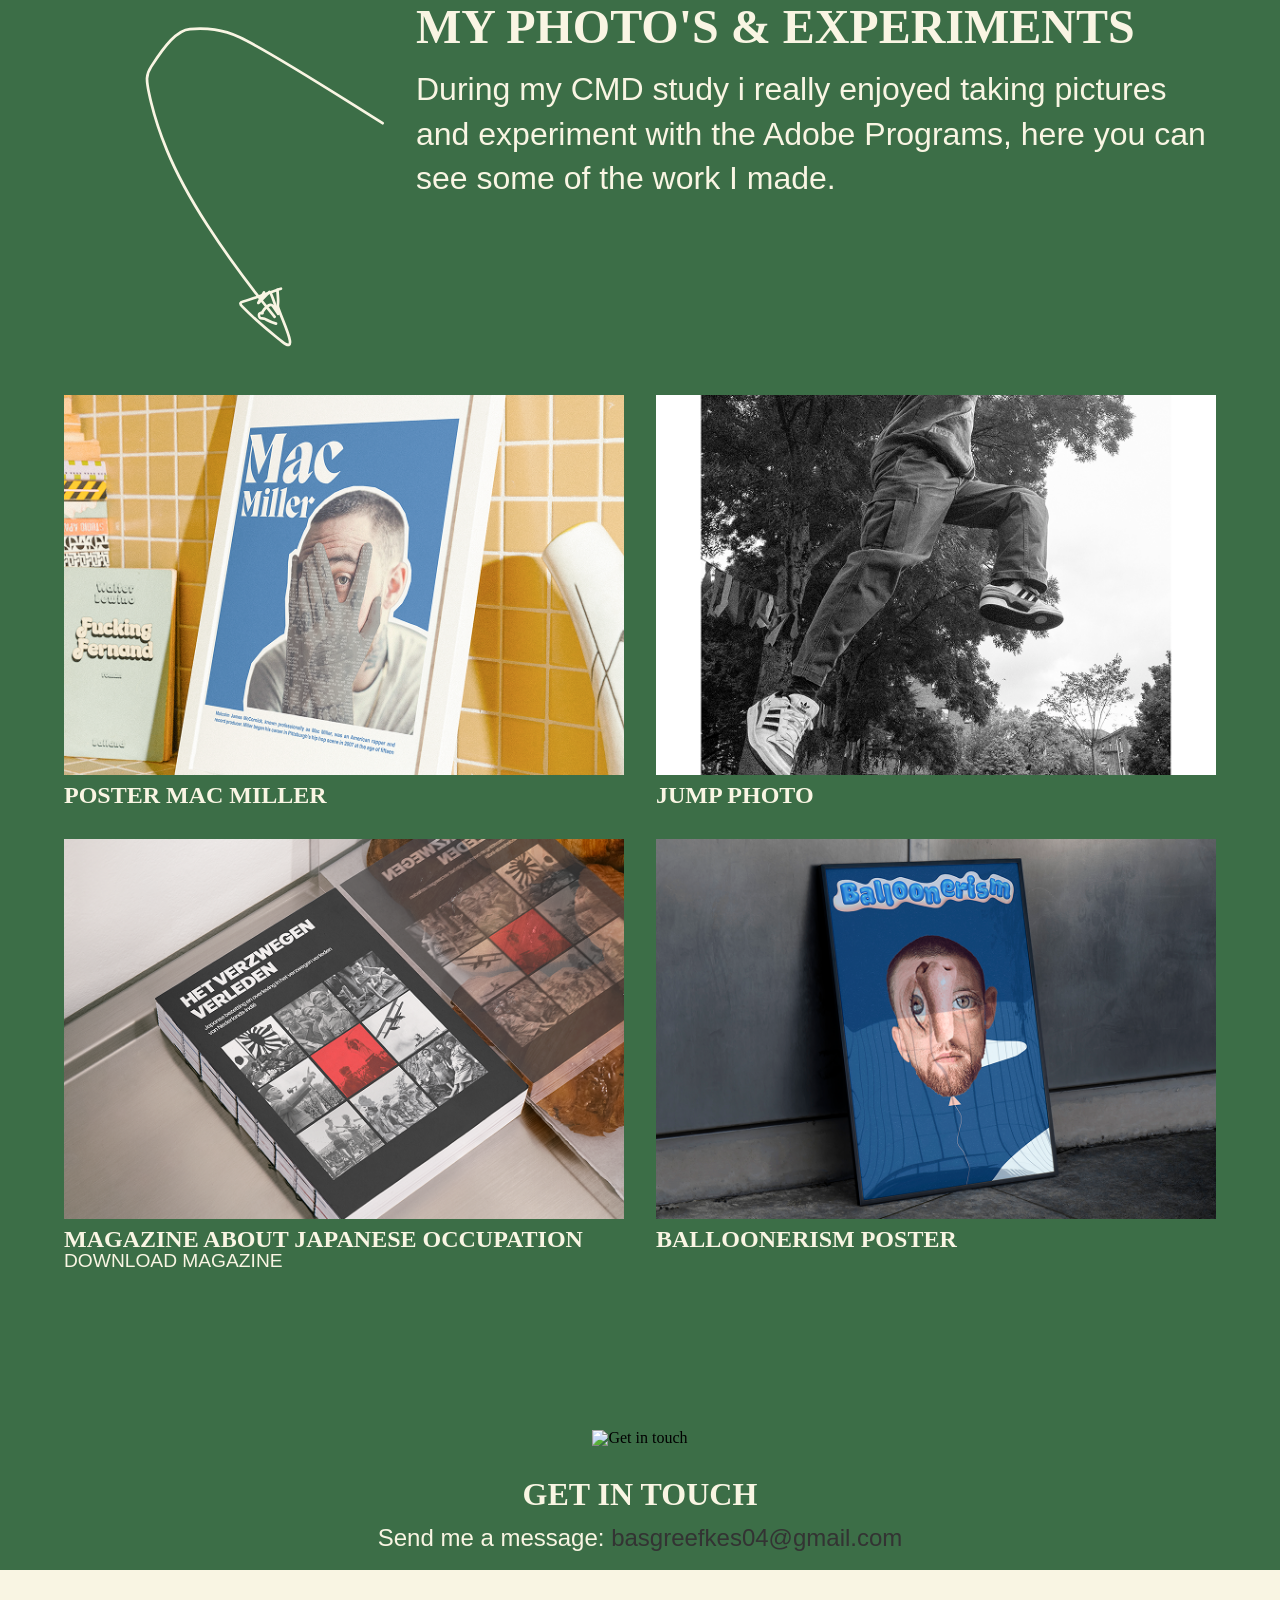
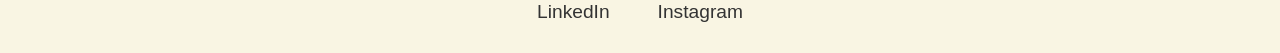
==== commit 99fa1404: "Add files via upload" ====
--- a/index.html
+++ b/index.html
@@ -141,6 +141,13 @@
                         <p class="project-info">Branding | Designing | Research | Campaign</p>
                     </div>
                 </a>
+                <a href="spacecode.html">
+                    <div class="project-item">
+                        <img src="img/spacecode.png" alt="Project 4">
+                        <h4>SPACE CODE: CODING FOR KIDS</h4>
+                        <p class="project-info">Branding | Designing | Research | Campaign</p>
+                    </div>
+                </a>
                 <a href="taalvanthoes.html">
                     <div class="project-item">
                         <img src="img/taalvanthoes.png" alt="Project 4">
